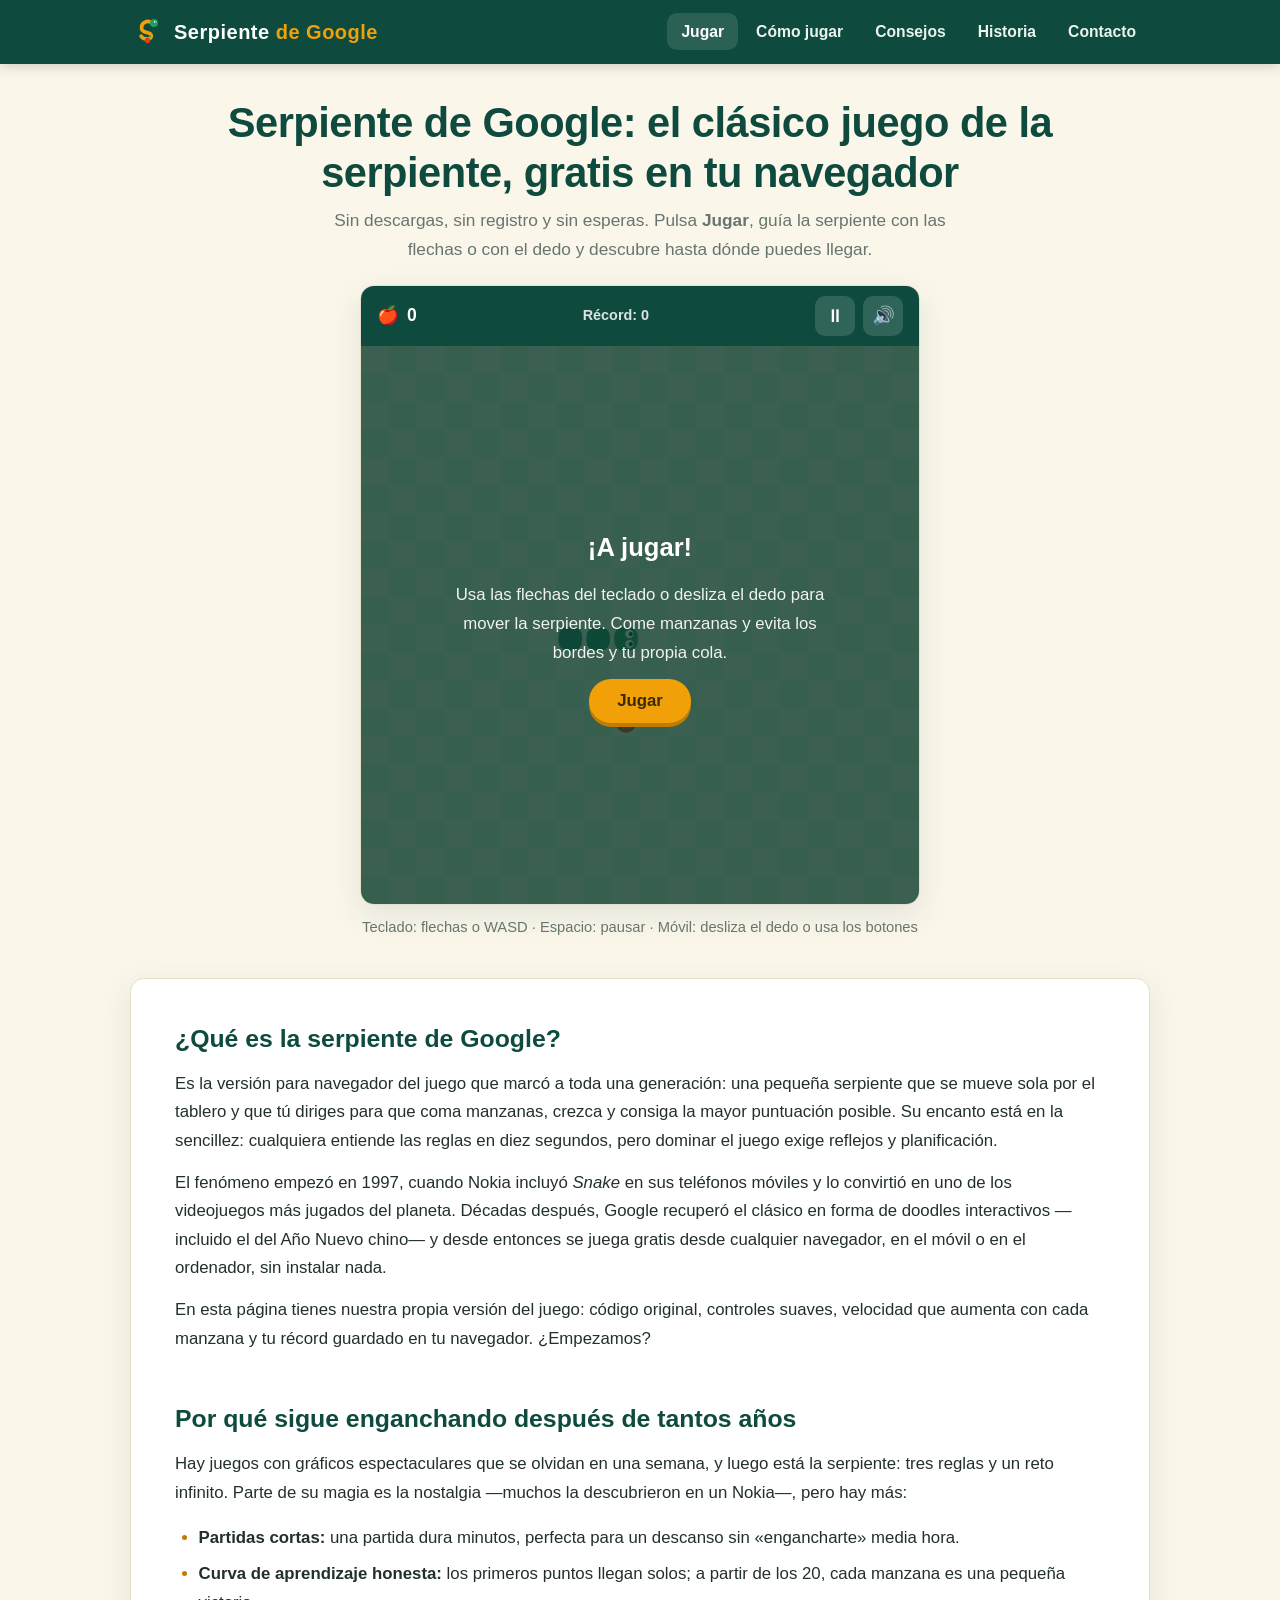
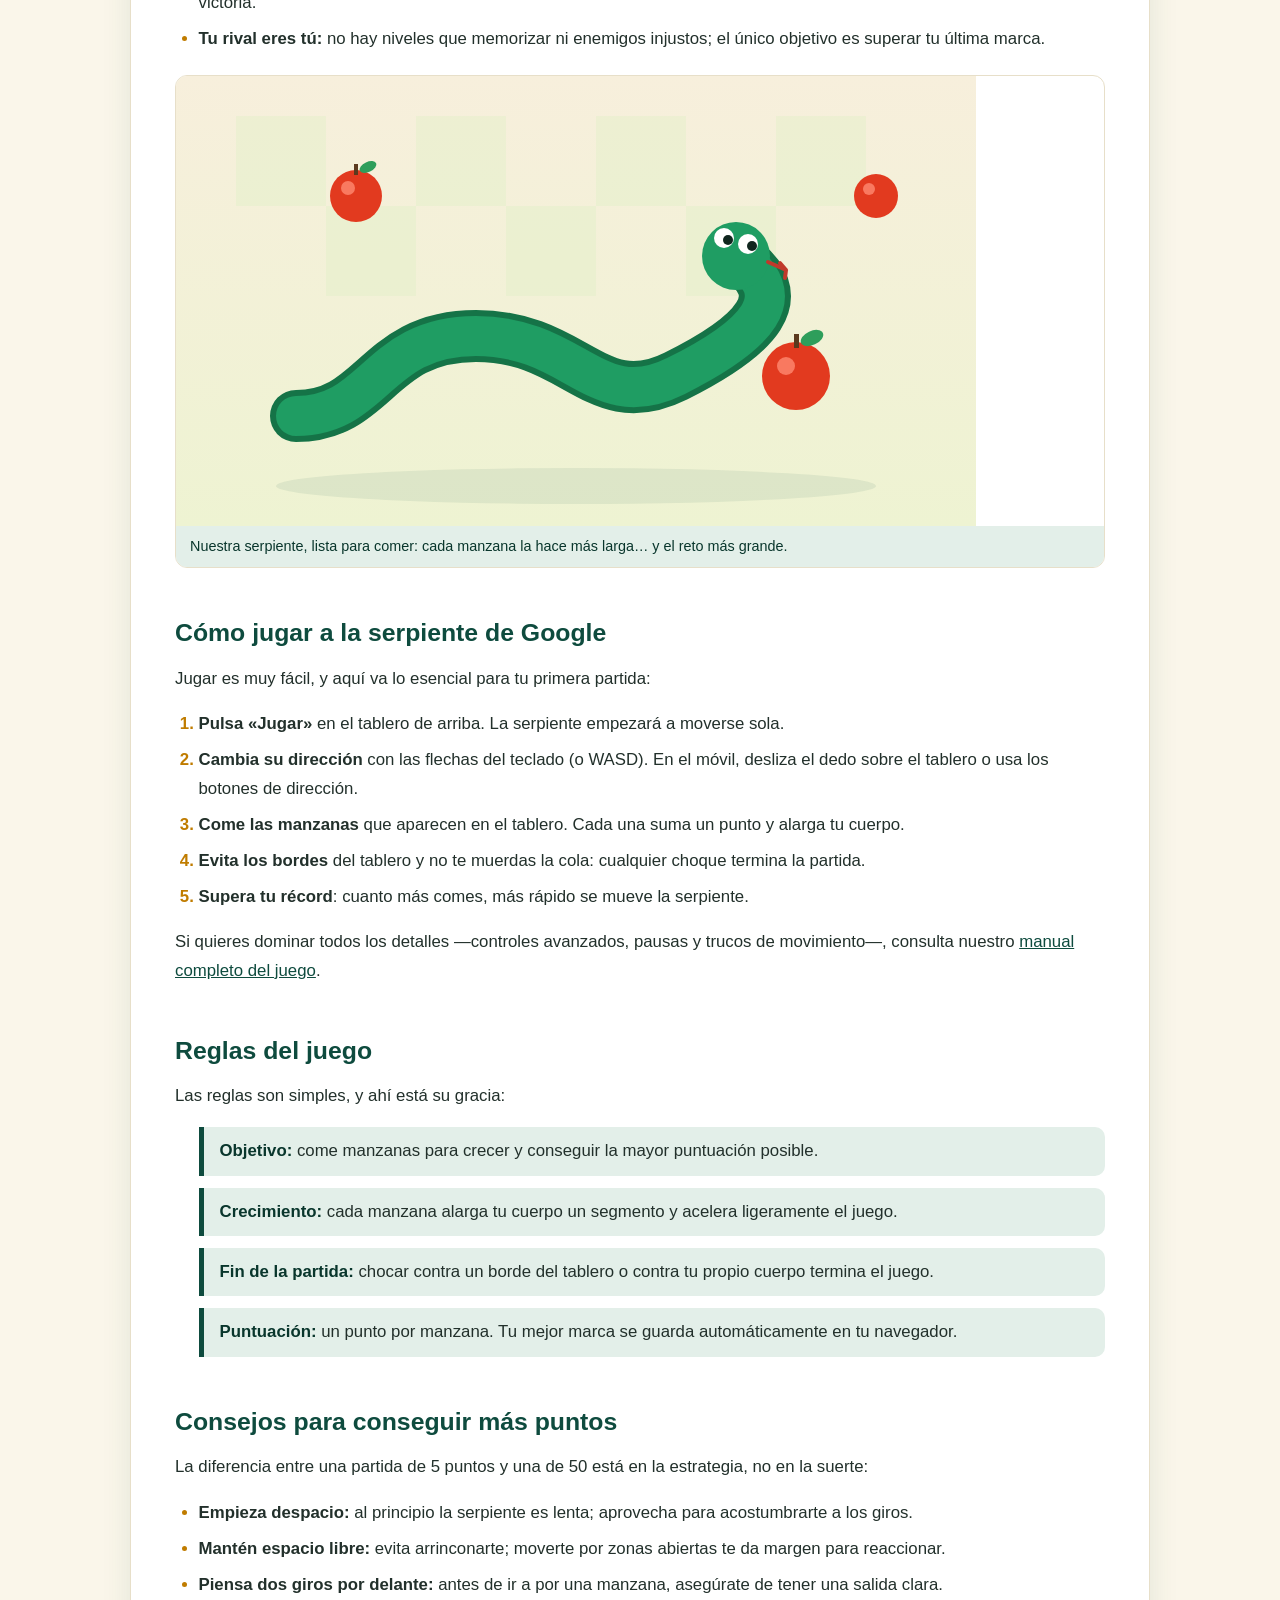
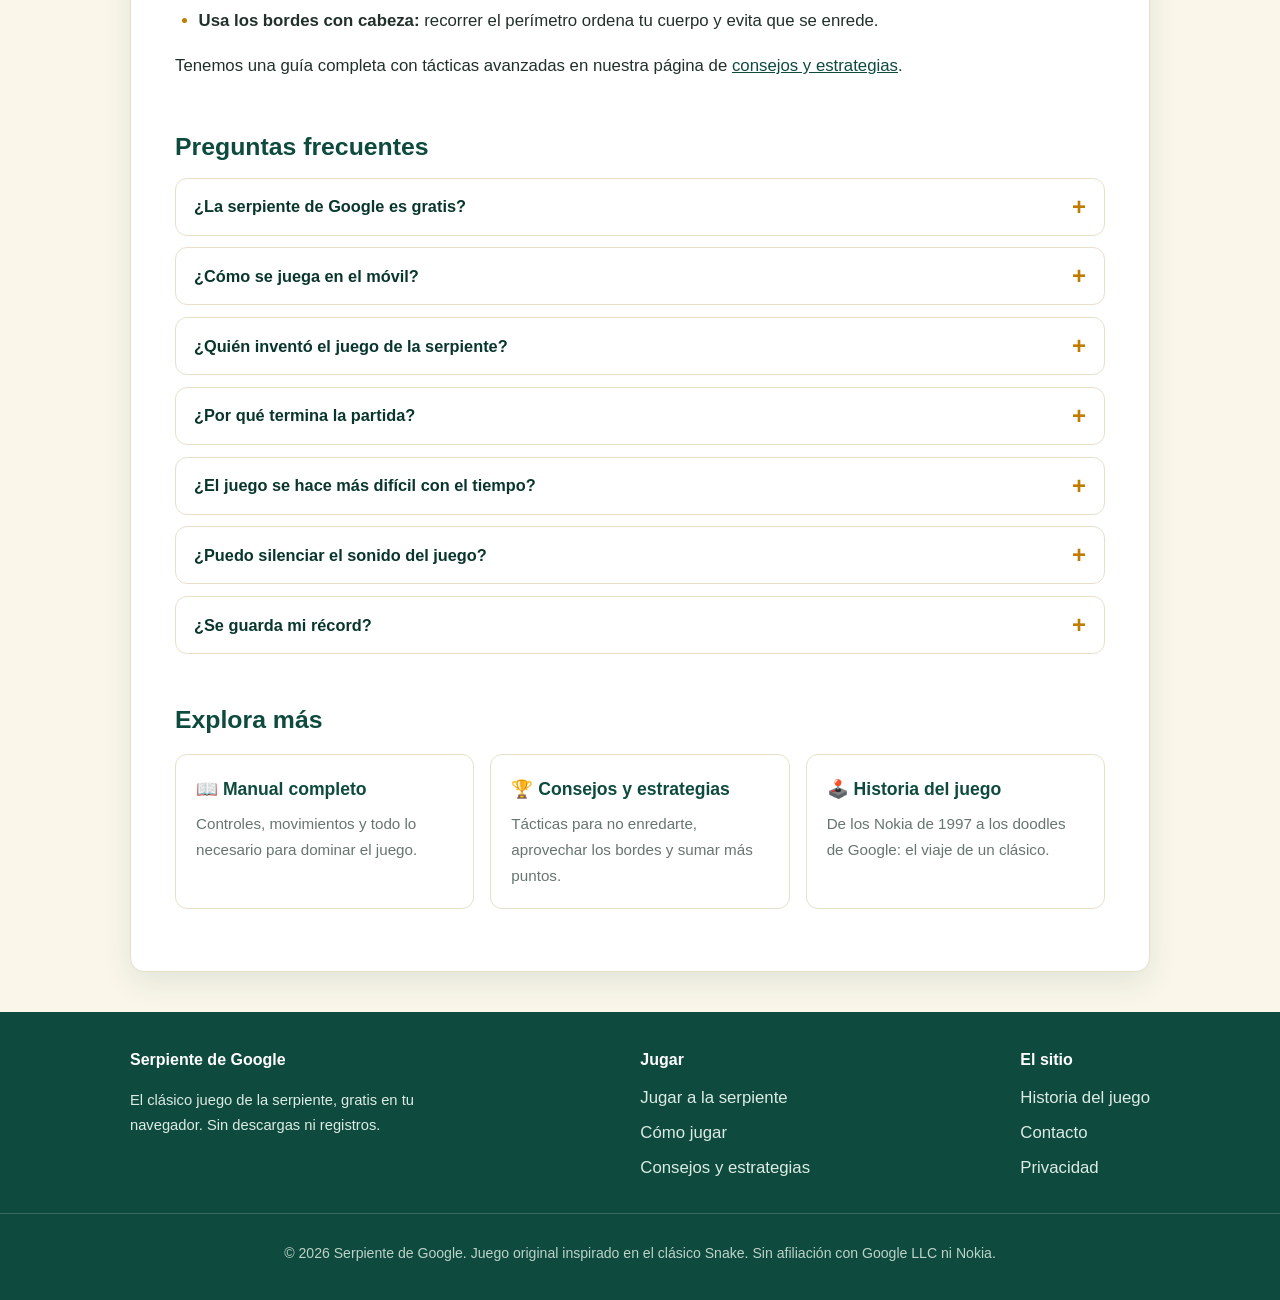
==== index.html @ 94239601 "Add files via upload" ====
<!DOCTYPE html>
<html lang="es">
<head>
  <meta charset="UTF-8">
  <meta name="viewport" content="width=device-width, initial-scale=1.0">
  <title>Serpiente de Google | Juega gratis al clásico juego de la serpiente</title>
  <meta name="description" content="Juega gratis a la serpiente de Google en tu navegador: sin descargas ni registro. Guía la serpiente, come manzanas, evita los bordes y bate tu récord en móvil o PC.">
  <meta name="robots" content="index, follow">
  <link rel="canonical" href="https://serpientedegoogle.es/">
  <link rel="icon" type="image/svg+xml" href="/assets/img/favicon.svg">
  <meta property="og:type" content="website">
  <meta property="og:locale" content="es_ES">
  <meta property="og:site_name" content="Serpiente de Google">
  <meta property="og:title" content="Serpiente de Google | Juega gratis al clásico juego de la serpiente">
  <meta property="og:description" content="El clásico juego de la serpiente, gratis en tu navegador. Come manzanas, crece y supera tu récord.">
  <meta property="og:url" content="https://serpientedegoogle.es/">
  <meta property="og:image" content="https://serpientedegoogle.es/assets/img/og-cover.png">
  <meta property="og:image:width" content="1200">
  <meta property="og:image:height" content="630">
  <meta name="twitter:card" content="summary_large_image">
  <meta name="twitter:title" content="Serpiente de Google | Juega gratis">
  <meta name="twitter:description" content="Guía la serpiente, come manzanas y bate tu récord. Gratis, sin descargas.">
  <meta name="twitter:image" content="https://serpientedegoogle.es/assets/img/og-cover.png">
  <link rel="stylesheet" href="/assets/css/style.css">
  <script type="application/ld+json">
  {
    "@context": "https://schema.org",
    "@graph": [
      {
        "@type": "WebSite",
        "@id": "https://serpientedegoogle.es/#website",
        "url": "https://serpientedegoogle.es/",
        "name": "Serpiente de Google",
        "inLanguage": "es"
      },
      {
        "@type": "Organization",
        "@id": "https://serpientedegoogle.es/#org",
        "name": "Serpiente de Google",
        "url": "https://serpientedegoogle.es/",
        "logo": "https://serpientedegoogle.es/assets/img/logo.svg"
      },
      {
        "@type": "WebPage",
        "@id": "https://serpientedegoogle.es/#webpage",
        "url": "https://serpientedegoogle.es/",
        "name": "Serpiente de Google | Juega gratis al clásico juego de la serpiente",
        "description": "Juega gratis a la serpiente de Google en tu navegador: sin descargas ni registro.",
        "inLanguage": "es",
        "isPartOf": { "@id": "https://serpientedegoogle.es/#website" },
        "about": { "@id": "https://serpientedegoogle.es/#game" }
      },
      {
        "@type": "VideoGame",
        "@id": "https://serpientedegoogle.es/#game",
        "name": "Serpiente de Google",
        "url": "https://serpientedegoogle.es/",
        "applicationCategory": "Game",
        "operatingSystem": "Navegador web",
        "inLanguage": "es",
        "genre": ["Arcade", "Clásico"],
        "playMode": "SinglePlayer",
        "description": "Guía la serpiente con las flechas o el dedo, come manzanas para crecer y evita chocar con los bordes o tu propia cola."
      },
      {
        "@type": "FAQPage",
        "@id": "https://serpientedegoogle.es/#faq",
        "mainEntity": [
          {
            "@type": "Question",
            "name": "¿La serpiente de Google es gratis?",
            "acceptedAnswer": { "@type": "Answer", "text": "Sí. La versión de la serpiente de Google de este sitio es completamente gratis: no necesitas descargar nada, crear una cuenta ni pagar. Solo abre la página y pulsa Jugar." }
          },
          {
            "@type": "Question",
            "name": "¿Cómo se juega en el móvil?",
            "acceptedAnswer": { "@type": "Answer", "text": "De dos formas: deslizando el dedo sobre el tablero en la dirección que quieras ir, o tocando los botones de dirección que aparecen debajo del juego en pantallas táctiles. La mecánica es idéntica a la del ordenador." }
          },
          {
            "@type": "Question",
            "name": "¿Quién inventó el juego de la serpiente?",
            "acceptedAnswer": { "@type": "Answer", "text": "La versión que lo hizo mundialmente famoso fue Snake en los teléfonos Nokia de 1997, programada por Taneli Armanto. El concepto viene de juegos arcade anteriores como Blockade (1976)." }
          },
          {
            "@type": "Question",
            "name": "¿Por qué termina la partida?",
            "acceptedAnswer": { "@type": "Answer", "text": "La partida termina cuando la cabeza de la serpiente choca contra el borde del tablero o contra cualquier parte de su propio cuerpo. No hay vidas ni continuaciones: cada partida es un intento nuevo de batir tu récord." }
          },
          {
            "@type": "Question",
            "name": "¿El juego se hace más difícil con el tiempo?",
            "acceptedAnswer": { "@type": "Answer", "text": "Sí. Cada manzana que comes acelera un poco a la serpiente, así que las partidas largas se vuelven progresivamente más frenéticas." }
          },
          {
            "@type": "Question",
            "name": "¿Puedo silenciar el sonido del juego?",
            "acceptedAnswer": { "@type": "Answer", "text": "Sí. En la barra superior del tablero hay un botón con un altavoz para activar o silenciar los efectos de sonido cuando quieras." }
          },
          {
            "@type": "Question",
            "name": "¿Se guarda mi récord?",
            "acceptedAnswer": { "@type": "Answer", "text": "Sí. Tu mejor puntuación se guarda automáticamente en tu propio navegador, así que la verás cada vez que vuelvas a jugar desde el mismo dispositivo." }
          }
        ]
      }
    ]
  }
  </script>
</head>
<body>

<header class="site-header">
  <div class="wrap">
    <a class="brand" href="/">
      <img src="/assets/img/logo.svg" alt="Logotipo de Serpiente de Google" width="34" height="34">
      <span>Serpiente <em>de Google</em></span>
    </a>
    <button class="nav-toggle" aria-expanded="false" aria-controls="main-nav" aria-label="Abrir menú">☰</button>
    <nav class="main-nav" id="main-nav" aria-label="Navegación principal">
      <ul>
        <li><a href="/" aria-current="page">Jugar</a></li>
        <li><a href="/como-jugar">Cómo jugar</a></li>
        <li><a href="/consejos">Consejos</a></li>
        <li><a href="/historia">Historia</a></li>
        <li><a href="/contacto">Contacto</a></li>
      </ul>
    </nav>
  </div>
</header>

<main class="wrap">

  <section class="hero">
    <h1>Serpiente de Google: el clásico juego de la serpiente, gratis en tu navegador</h1>
    <p class="lede">Sin descargas, sin registro y sin esperas. Pulsa <strong>Jugar</strong>, guía la serpiente con las flechas o con el dedo y descubre hasta dónde puedes llegar.</p>

    <div class="game-shell" id="juego">
      <div class="game-bar">
        <div class="score"><span aria-hidden="true">🍎</span><span><span id="game-score">0</span></span></div>
        <div class="best">Récord: <span id="game-best">0</span></div>
        <div class="controls">
          <button class="icon-btn" id="game-pause" aria-label="Pausar o continuar el juego">⏸</button>
          <button class="icon-btn" id="game-sound" aria-label="Silenciar sonido">🔊</button>
        </div>
      </div>
      <div class="game-board-wrap">
        <canvas id="game-canvas" tabindex="0" role="img" aria-label="Tablero del juego de la serpiente. Usa las flechas del teclado para moverte."></canvas>
        <div class="game-overlay" id="game-overlay" hidden>
          <h2 id="game-overlay-title">¡A jugar!</h2>
          <p id="game-overlay-text"></p>
          <button class="btn" id="game-overlay-btn">Jugar</button>
        </div>
      </div>
      <div class="dpad" aria-label="Controles táctiles">
        <button class="up" data-dx="0" data-dy="-1" aria-label="Arriba">▲</button>
        <button class="left" data-dx="-1" data-dy="0" aria-label="Izquierda">◀</button>
        <button class="down" data-dx="0" data-dy="1" aria-label="Abajo">▼</button>
        <button class="right" data-dx="1" data-dy="0" aria-label="Derecha">▶</button>
      </div>
    </div>
    <p class="game-hint">Teclado: flechas o WASD · Espacio: pausar · Móvil: desliza el dedo o usa los botones</p>
  </section>

  <article class="content-card">
    <h2>¿Qué es la serpiente de Google?</h2>
    <p>Es la versión para navegador del juego que marcó a toda una generación: una pequeña serpiente que se mueve sola por el tablero y que tú diriges para que coma manzanas, crezca y consiga la mayor puntuación posible. Su encanto está en la sencillez: cualquiera entiende las reglas en diez segundos, pero dominar el juego exige reflejos y planificación.</p>
    <p>El fenómeno empezó en 1997, cuando Nokia incluyó <em>Snake</em> en sus teléfonos móviles y lo convirtió en uno de los videojuegos más jugados del planeta. Décadas después, Google recuperó el clásico en forma de doodles interactivos —incluido el del Año Nuevo chino— y desde entonces se juega gratis desde cualquier navegador, en el móvil o en el ordenador, sin instalar nada.</p>
    <p>En esta página tienes nuestra propia versión del juego: código original, controles suaves, velocidad que aumenta con cada manzana y tu récord guardado en tu navegador. ¿Empezamos?</p>

    <h2>Por qué sigue enganchando después de tantos años</h2>
    <p>Hay juegos con gráficos espectaculares que se olvidan en una semana, y luego está la serpiente: tres reglas y un reto infinito. Parte de su magia es la nostalgia —muchos la descubrieron en un Nokia—, pero hay más:</p>
    <ul>
      <li><strong>Partidas cortas:</strong> una partida dura minutos, perfecta para un descanso sin «engancharte» media hora.</li>
      <li><strong>Curva de aprendizaje honesta:</strong> los primeros puntos llegan solos; a partir de los 20, cada manzana es una pequeña victoria.</li>
      <li><strong>Tu rival eres tú:</strong> no hay niveles que memorizar ni enemigos injustos; el único objetivo es superar tu última marca.</li>
    </ul>

    <figure class="figure">
      <img src="/assets/img/snake-hero.svg" alt="Ilustración de una serpiente verde comiendo manzanas rojas" width="800" height="450" loading="lazy">
      <figcaption>Nuestra serpiente, lista para comer: cada manzana la hace más larga… y el reto más grande.</figcaption>
    </figure>

    <h2>Cómo jugar a la serpiente de Google</h2>
    <p>Jugar es muy fácil, y aquí va lo esencial para tu primera partida:</p>
    <ol>
      <li><strong>Pulsa «Jugar»</strong> en el tablero de arriba. La serpiente empezará a moverse sola.</li>
      <li><strong>Cambia su dirección</strong> con las flechas del teclado (o WASD). En el móvil, desliza el dedo sobre el tablero o usa los botones de dirección.</li>
      <li><strong>Come las manzanas</strong> que aparecen en el tablero. Cada una suma un punto y alarga tu cuerpo.</li>
      <li><strong>Evita los bordes</strong> del tablero y no te muerdas la cola: cualquier choque termina la partida.</li>
      <li><strong>Supera tu récord</strong>: cuanto más comes, más rápido se mueve la serpiente.</li>
    </ol>
    <p>Si quieres dominar todos los detalles —controles avanzados, pausas y trucos de movimiento—, consulta nuestro <a href="/como-jugar">manual completo del juego</a>.</p>

    <h2>Reglas del juego</h2>
    <p>Las reglas son simples, y ahí está su gracia:</p>
    <ul class="rule-list">
      <li><strong>Objetivo:</strong> come manzanas para crecer y conseguir la mayor puntuación posible.</li>
      <li><strong>Crecimiento:</strong> cada manzana alarga tu cuerpo un segmento y acelera ligeramente el juego.</li>
      <li><strong>Fin de la partida:</strong> chocar contra un borde del tablero o contra tu propio cuerpo termina el juego.</li>
      <li><strong>Puntuación:</strong> un punto por manzana. Tu mejor marca se guarda automáticamente en tu navegador.</li>
    </ul>

    <h2>Consejos para conseguir más puntos</h2>
    <p>La diferencia entre una partida de 5 puntos y una de 50 está en la estrategia, no en la suerte:</p>
    <ul>
      <li><strong>Empieza despacio:</strong> al principio la serpiente es lenta; aprovecha para acostumbrarte a los giros.</li>
      <li><strong>Mantén espacio libre:</strong> evita arrinconarte; moverte por zonas abiertas te da margen para reaccionar.</li>
      <li><strong>Piensa dos giros por delante:</strong> antes de ir a por una manzana, asegúrate de tener una salida clara.</li>
      <li><strong>Usa los bordes con cabeza:</strong> recorrer el perímetro ordena tu cuerpo y evita que se enrede.</li>
    </ul>
    <p>Tenemos una guía completa con tácticas avanzadas en nuestra página de <a href="/consejos">consejos y estrategias</a>.</p>

    <h2>Preguntas frecuentes</h2>

    <div class="faq-item">
      <button class="faq-q">¿La serpiente de Google es gratis?</button>
      <div class="faq-a"><p>Sí, totalmente gratis. No necesitas descargar nada, crear una cuenta ni pagar. Abres la página, pulsas «Jugar» y listo.</p></div>
    </div>
    <div class="faq-item">
      <button class="faq-q">¿Cómo se juega en el móvil?</button>
      <div class="faq-a"><p>De dos formas: deslizando el dedo sobre el tablero en la dirección que quieras ir, o tocando los botones de dirección que aparecen debajo del juego en pantallas táctiles. La mecánica es idéntica a la del ordenador.</p></div>
    </div>
    <div class="faq-item">
      <button class="faq-q">¿Quién inventó el juego de la serpiente?</button>
      <div class="faq-a"><p>La versión que lo hizo mundialmente famoso fue <em>Snake</em> en los Nokia de 1997, programada por Taneli Armanto. La idea viene de arcades anteriores como <em>Blockade</em> (1976). Puedes leer la historia completa en nuestra página sobre la <a href="/historia">historia del juego de la serpiente</a>.</p></div>
    </div>
    <div class="faq-item">
      <button class="faq-q">¿Por qué termina la partida?</button>
      <div class="faq-a"><p>La partida termina cuando la cabeza de la serpiente choca contra el borde del tablero o contra cualquier parte de su propio cuerpo. No hay vidas ni continuaciones: cada partida es un intento nuevo de batir tu récord.</p></div>
    </div>
    <div class="faq-item">
      <button class="faq-q">¿El juego se hace más difícil con el tiempo?</button>
      <div class="faq-a"><p>Sí. Cada manzana que comes acelera un poco a la serpiente, así que las partidas largas se vuelven progresivamente más frenéticas. Por eso conviene mantener siempre una zona de escape libre delante de la cabeza y no apurar los giros cuando la velocidad aprieta.</p></div>
    </div>
    <div class="faq-item">
      <button class="faq-q">¿Puedo silenciar el sonido del juego?</button>
      <div class="faq-a"><p>Sí. En la barra superior del tablero hay un botón con un altavoz: tócalo para activar o silenciar los efectos de sonido cuando quieras, sin necesidad de pausar la partida.</p></div>
    </div>
    <div class="faq-item">
      <button class="faq-q">¿Se guarda mi récord?</button>
      <div class="faq-a"><p>Sí. Tu mejor puntuación se guarda automáticamente en tu propio navegador (no se envía a ningún servidor), así que la verás cada vez que vuelvas a jugar desde el mismo dispositivo. Consulta nuestra <a href="/privacidad">política de privacidad</a> para más detalles.</p></div>
    </div>

    <h2>Explora más</h2>
    <div class="card-grid">
      <a class="card" href="/como-jugar">
        <h3>📖 Manual completo</h3>
        <p>Controles, movimientos y todo lo necesario para dominar el juego.</p>
      </a>
      <a class="card" href="/consejos">
        <h3>🏆 Consejos y estrategias</h3>
        <p>Tácticas para no enredarte, aprovechar los bordes y sumar más puntos.</p>
      </a>
      <a class="card" href="/historia">
        <h3>🕹️ Historia del juego</h3>
        <p>De los Nokia de 1997 a los doodles de Google: el viaje de un clásico.</p>
      </a>
    </div>
  </article>

</main>

<footer class="site-footer">
  <div class="wrap">
    <div class="footer-brand">
      <h3>Serpiente de Google</h3>
      <p>El clásico juego de la serpiente, gratis en tu navegador. Sin descargas ni registros.</p>
    </div>
    <div>
      <h3>Jugar</h3>
      <ul>
        <li><a href="/">Jugar a la serpiente</a></li>
        <li><a href="/como-jugar">Cómo jugar</a></li>
        <li><a href="/consejos">Consejos y estrategias</a></li>
      </ul>
    </div>
    <div>
      <h3>El sitio</h3>
      <ul>
        <li><a href="/historia">Historia del juego</a></li>
        <li><a href="/contacto">Contacto</a></li>
        <li><a href="/privacidad">Privacidad</a></li>
      </ul>
    </div>
  </div>
  <div class="footer-bottom">
    <p>© <span data-year>2026</span> Serpiente de Google. Juego original inspirado en el clásico Snake. Sin afiliación con Google LLC ni Nokia.</p>
  </div>
</footer>

<script src="/assets/js/main.js" defer></script>
<script src="/assets/js/game.js" defer></script>
</body>
</html>
---- assets/css/style.css ----
/* Serpiente de Google — design system (original)
   Color scheme: deep forest teal + warm amber on cream.
   Pure CSS, no frameworks. */

:root {
  --bg: #faf6ea;
  --card: #ffffff;
  --ink: #22302b;
  --muted: #67756f;
  --line: #e7dfc9;
  --primary: #0e4b3e;
  --primary-dark: #09362c;
  --primary-soft: #e3efe9;
  --accent: #f2a007;
  --accent-dark: #c07c00;
  --accent-soft: #fdf0d3;
  --snake: #1f9d63;
  --snake-dark: #157347;
  --board-a: #edf7dc;
  --board-b: #ddf0c4;
  --danger: #c0392b;
  --radius: 14px;
  --shadow: 0 10px 30px rgba(14, 75, 62, .10);
  --font: -apple-system, BlinkMacSystemFont, "Segoe UI", Roboto, "Helvetica Neue",
          Arial, "Noto Sans", "Liberation Sans", sans-serif;
}

* { box-sizing: border-box; }
html { scroll-behavior: smooth; }
body {
  margin: 0;
  font-family: var(--font);
  color: var(--ink);
  background: var(--bg);
  line-height: 1.7;
  font-size: 1.05rem;
  -webkit-font-smoothing: antialiased;
}
img { max-width: 100%; height: auto; display: block; }
a { color: var(--primary); }
a:hover { color: var(--accent-dark); }

.wrap { max-width: 1060px; margin: 0 auto; padding: 0 20px; }

/* ---------- Header ---------- */
.site-header {
  background: var(--primary);
  color: #fff;
  position: sticky;
  top: 0;
  z-index: 50;
  box-shadow: 0 2px 12px rgba(0,0,0,.18);
}
.site-header .wrap {
  display: flex;
  align-items: center;
  justify-content: space-between;
  gap: 12px;
  min-height: 64px;
}
.brand {
  display: flex;
  align-items: center;
  gap: 10px;
  color: #fff;
  text-decoration: none;
  font-weight: 800;
  font-size: 1.25rem;
  letter-spacing: .5px;
}
.brand img { width: 34px; height: 34px; }
.brand span em { font-style: normal; color: var(--accent); }

.main-nav ul {
  list-style: none;
  display: flex;
  gap: 4px;
  margin: 0;
  padding: 0;
}
.main-nav a {
  color: #eaf3ee;
  text-decoration: none;
  padding: 10px 14px;
  border-radius: 10px;
  font-weight: 600;
  font-size: .98rem;
}
.main-nav a:hover, .main-nav a[aria-current="page"] {
  background: rgba(255,255,255,.12);
  color: #fff;
}
.nav-toggle {
  display: none;
  background: transparent;
  border: 2px solid rgba(255,255,255,.4);
  border-radius: 10px;
  color: #fff;
  font-size: 1.3rem;
  padding: 6px 12px;
  cursor: pointer;
}

/* ---------- Hero / game ---------- */
.hero {
  text-align: center;
  padding: 34px 0 10px;
}
.hero h1 {
  color: var(--primary);
  font-size: clamp(1.7rem, 4vw, 2.6rem);
  line-height: 1.2;
  margin: 0 0 8px;
  letter-spacing: -.5px;
}
.hero .lede {
  color: var(--muted);
  max-width: 640px;
  margin: 0 auto 20px;
  font-size: 1.08rem;
}

.game-shell {
  max-width: 560px;
  margin: 0 auto;
  background: var(--card);
  border: 1px solid var(--line);
  border-radius: var(--radius);
  box-shadow: var(--shadow);
  overflow: hidden;
}
.game-bar {
  display: flex;
  align-items: center;
  justify-content: space-between;
  gap: 10px;
  background: var(--primary);
  color: #fff;
  padding: 10px 16px;
  font-weight: 700;
}
.game-bar .score { display: flex; align-items: center; gap: 8px; font-size: 1.1rem; }
.game-bar .best { font-size: .9rem; opacity: .85; font-weight: 600; }
.game-bar .controls { display: flex; gap: 8px; }
.icon-btn {
  background: rgba(255,255,255,.14);
  border: none;
  color: #fff;
  border-radius: 10px;
  width: 40px; height: 40px;
  font-size: 1.15rem;
  cursor: pointer;
  display: inline-flex; align-items: center; justify-content: center;
}
.icon-btn:hover { background: rgba(255,255,255,.28); }
.icon-btn:focus-visible { outline: 3px solid var(--accent); outline-offset: 2px; }

.game-board-wrap { position: relative; background: var(--board-a); }
#game-canvas {
  width: 100%;
  aspect-ratio: 1 / 1;
  display: block;
  touch-action: none;
  cursor: pointer;
}
.game-overlay {
  position: absolute;
  inset: 0;
  display: flex;
  flex-direction: column;
  align-items: center;
  justify-content: center;
  gap: 12px;
  background: rgba(9, 54, 44, .78);
  color: #fff;
  text-align: center;
  padding: 24px;
  border-radius: 0;
}
.game-overlay[hidden] { display: none; }
.game-overlay h2 { margin: 0; font-size: 1.6rem; }
.game-overlay p { margin: 0; opacity: .92; max-width: 380px; }
.btn {
  display: inline-block;
  background: var(--accent);
  color: #3a2a00;
  border: none;
  font-weight: 800;
  font-size: 1.05rem;
  padding: 12px 28px;
  border-radius: 999px;
  cursor: pointer;
  text-decoration: none;
  box-shadow: 0 4px 0 var(--accent-dark);
  transition: transform .08s ease, box-shadow .08s ease;
}
.btn:hover { transform: translateY(-1px); color: #3a2a00; }
.btn:active { transform: translateY(2px); box-shadow: 0 1px 0 var(--accent-dark); }
.btn:focus-visible { outline: 3px solid var(--primary); outline-offset: 3px; }
.btn-secondary {
  background: var(--primary);
  color: #fff;
  box-shadow: 0 4px 0 var(--primary-dark);
}
.btn-secondary:hover { color: #fff; }

.dpad {
  display: none;
  grid-template-columns: repeat(3, 56px);
  grid-template-rows: repeat(3, 56px);
  gap: 6px;
  justify-content: center;
  padding: 14px 0 18px;
  background: var(--card);
}
.dpad button {
  border: 2px solid var(--line);
  background: var(--primary-soft);
  border-radius: 12px;
  font-size: 1.4rem;
  cursor: pointer;
  color: var(--primary);
  touch-action: manipulation;
}
.dpad button:active { background: var(--accent-soft); }
.dpad .up { grid-column: 2; grid-row: 1; }
.dpad .left { grid-column: 1; grid-row: 2; }
.dpad .down { grid-column: 2; grid-row: 2; }
.dpad .right { grid-column: 3; grid-row: 2; }
@media (pointer: coarse) { .dpad { display: grid; } }

.game-hint {
  text-align: center;
  color: var(--muted);
  font-size: .92rem;
  margin: 10px 0 0;
}

/* ---------- Content card ---------- */
.content-card {
  background: var(--card);
  border: 1px solid var(--line);
  border-radius: var(--radius);
  box-shadow: var(--shadow);
  padding: clamp(22px, 4vw, 44px);
  margin: 28px 0;
}
.content-card h2 {
  color: var(--primary);
  font-size: 1.55rem;
  margin: 2em 0 .6em;
  line-height: 1.3;
}
.content-card h2:first-child { margin-top: 0; }
.content-card h3 { color: var(--primary-dark); font-size: 1.2rem; margin: 1.4em 0 .4em; }
.content-card p { margin: .8em 0; }
.content-card ul, .content-card ol { padding-left: 1.4em; }
.content-card li { margin: .45em 0; }
.content-card li::marker { color: var(--accent-dark); font-weight: 700; }
.rule-list { list-style: none; padding-left: 0; }
.rule-list li {
  background: var(--primary-soft);
  border-left: 5px solid var(--primary);
  border-radius: 0 10px 10px 0;
  padding: 10px 16px;
  margin: .7em 0;
}
.rule-list li strong { color: var(--primary-dark); }

.figure {
  margin: 22px 0;
  border-radius: 12px;
  overflow: hidden;
  border: 1px solid var(--line);
}
.figure figcaption {
  background: var(--primary-soft);
  color: var(--primary-dark);
  font-size: .9rem;
  padding: 8px 14px;
}

/* ---------- FAQ accordion ---------- */
.faq-item {
  border: 1px solid var(--line);
  border-radius: 12px;
  margin: .7em 0;
  overflow: hidden;
  background: #fff;
}
.faq-q {
  width: 100%;
  text-align: left;
  background: none;
  border: none;
  padding: 14px 18px;
  font-size: 1.02rem;
  font-weight: 700;
  color: var(--primary-dark);
  cursor: pointer;
  display: flex;
  justify-content: space-between;
  align-items: center;
  gap: 12px;
}
.faq-q::after {
  content: "+";
  font-size: 1.5rem;
  color: var(--accent-dark);
  flex-shrink: 0;
  transition: transform .2s ease;
}
.faq-item.open .faq-q::after { transform: rotate(45deg); }
.faq-a { padding: 0 18px; max-height: 0; overflow: hidden; transition: max-height .25s ease; }
.faq-item.open .faq-a { padding-bottom: 16px; }
.faq-a p { margin: .4em 0; }

/* ---------- Cards / related ---------- */
.card-grid {
  display: grid;
  grid-template-columns: repeat(auto-fit, minmax(240px, 1fr));
  gap: 16px;
  margin: 18px 0;
}
.card {
  border: 1px solid var(--line);
  border-radius: 12px;
  padding: 20px;
  background: #fff;
  text-decoration: none;
  color: var(--ink);
  transition: transform .15s ease, box-shadow .15s ease;
  display: block;
}
.card:hover { transform: translateY(-3px); box-shadow: var(--shadow); color: var(--ink); }
.card h3 { margin: 0 0 6px; color: var(--primary); font-size: 1.1rem; }
.card p { margin: 0; color: var(--muted); font-size: .95rem; }

/* ---------- Breadcrumbs ---------- */
.breadcrumbs { font-size: .9rem; color: var(--muted); margin: 18px 0 0; }
.breadcrumbs a { color: var(--primary); text-decoration: none; }
.breadcrumbs a:hover { text-decoration: underline; }

/* ---------- Forms ---------- */
.form-group { margin: 1em 0; }
.form-group label { display: block; font-weight: 700; margin-bottom: 6px; color: var(--primary-dark); }
.form-group input, .form-group textarea {
  width: 100%;
  padding: 12px 14px;
  border: 2px solid var(--line);
  border-radius: 10px;
  font: inherit;
  background: #fffdf6;
}
.form-group input:focus, .form-group textarea:focus {
  outline: none;
  border-color: var(--primary);
  box-shadow: 0 0 0 3px rgba(14,75,62,.15);
}
.form-note { font-size: .9rem; color: var(--muted); }

/* ---------- Footer ---------- */
.site-footer {
  background: var(--primary);
  color: #dcebe4;
  margin-top: 40px;
}
.site-footer .wrap {
  display: flex;
  flex-wrap: wrap;
  gap: 28px;
  justify-content: space-between;
  padding-top: 34px;
  padding-bottom: 24px;
}
.site-footer h3 { color: #fff; font-size: 1rem; margin: 0 0 10px; }
.site-footer ul { list-style: none; margin: 0; padding: 0; }
.site-footer li { margin: .4em 0; }
.site-footer a { color: #dcebe4; text-decoration: none; }
.site-footer a:hover { color: var(--accent); text-decoration: underline; }
.footer-bottom {
  border-top: 1px solid rgba(255,255,255,.18);
  padding: 14px 0 20px;
  font-size: .88rem;
  color: #bcd2c8;
  text-align: center;
}
.footer-brand { max-width: 300px; }
.footer-brand p { font-size: .92rem; }

/* ---------- 404 ---------- */
.notfound { text-align: center; padding: 60px 20px; }
.notfound .big { font-size: 5rem; font-weight: 900; color: var(--primary); line-height: 1; }

/* ---------- Responsive ---------- */
@media (max-width: 760px) {
  .nav-toggle { display: inline-block; }
  .main-nav {
    position: absolute;
    top: 64px; left: 0; right: 0;
    background: var(--primary-dark);
    display: none;
  }
  .main-nav.open { display: block; }
  .main-nav ul { flex-direction: column; padding: 10px; }
  .main-nav a { display: block; }
  .site-header .wrap { position: relative; }
  body { font-size: 1rem; }
}

@media (prefers-reduced-motion: reduce) {
  html { scroll-behavior: auto; }
  * { transition: none !important; animation: none !important; }
}
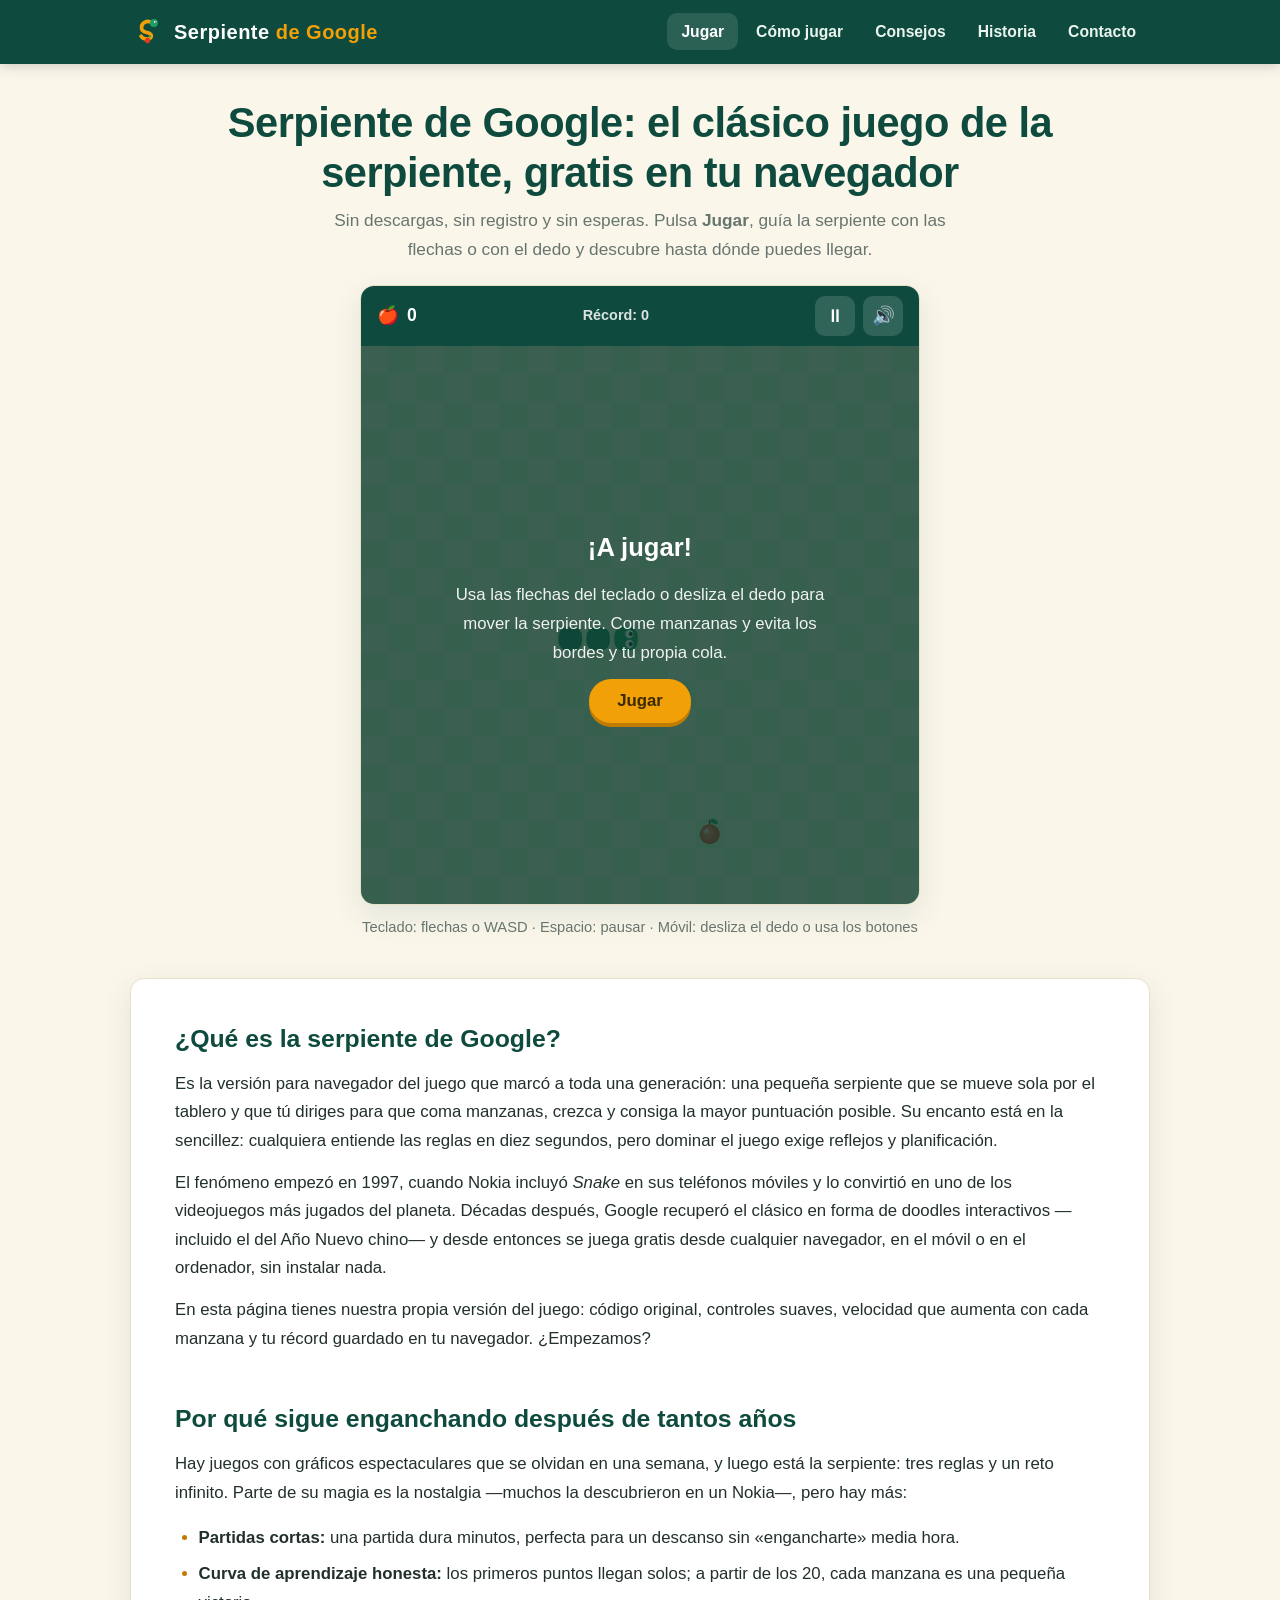
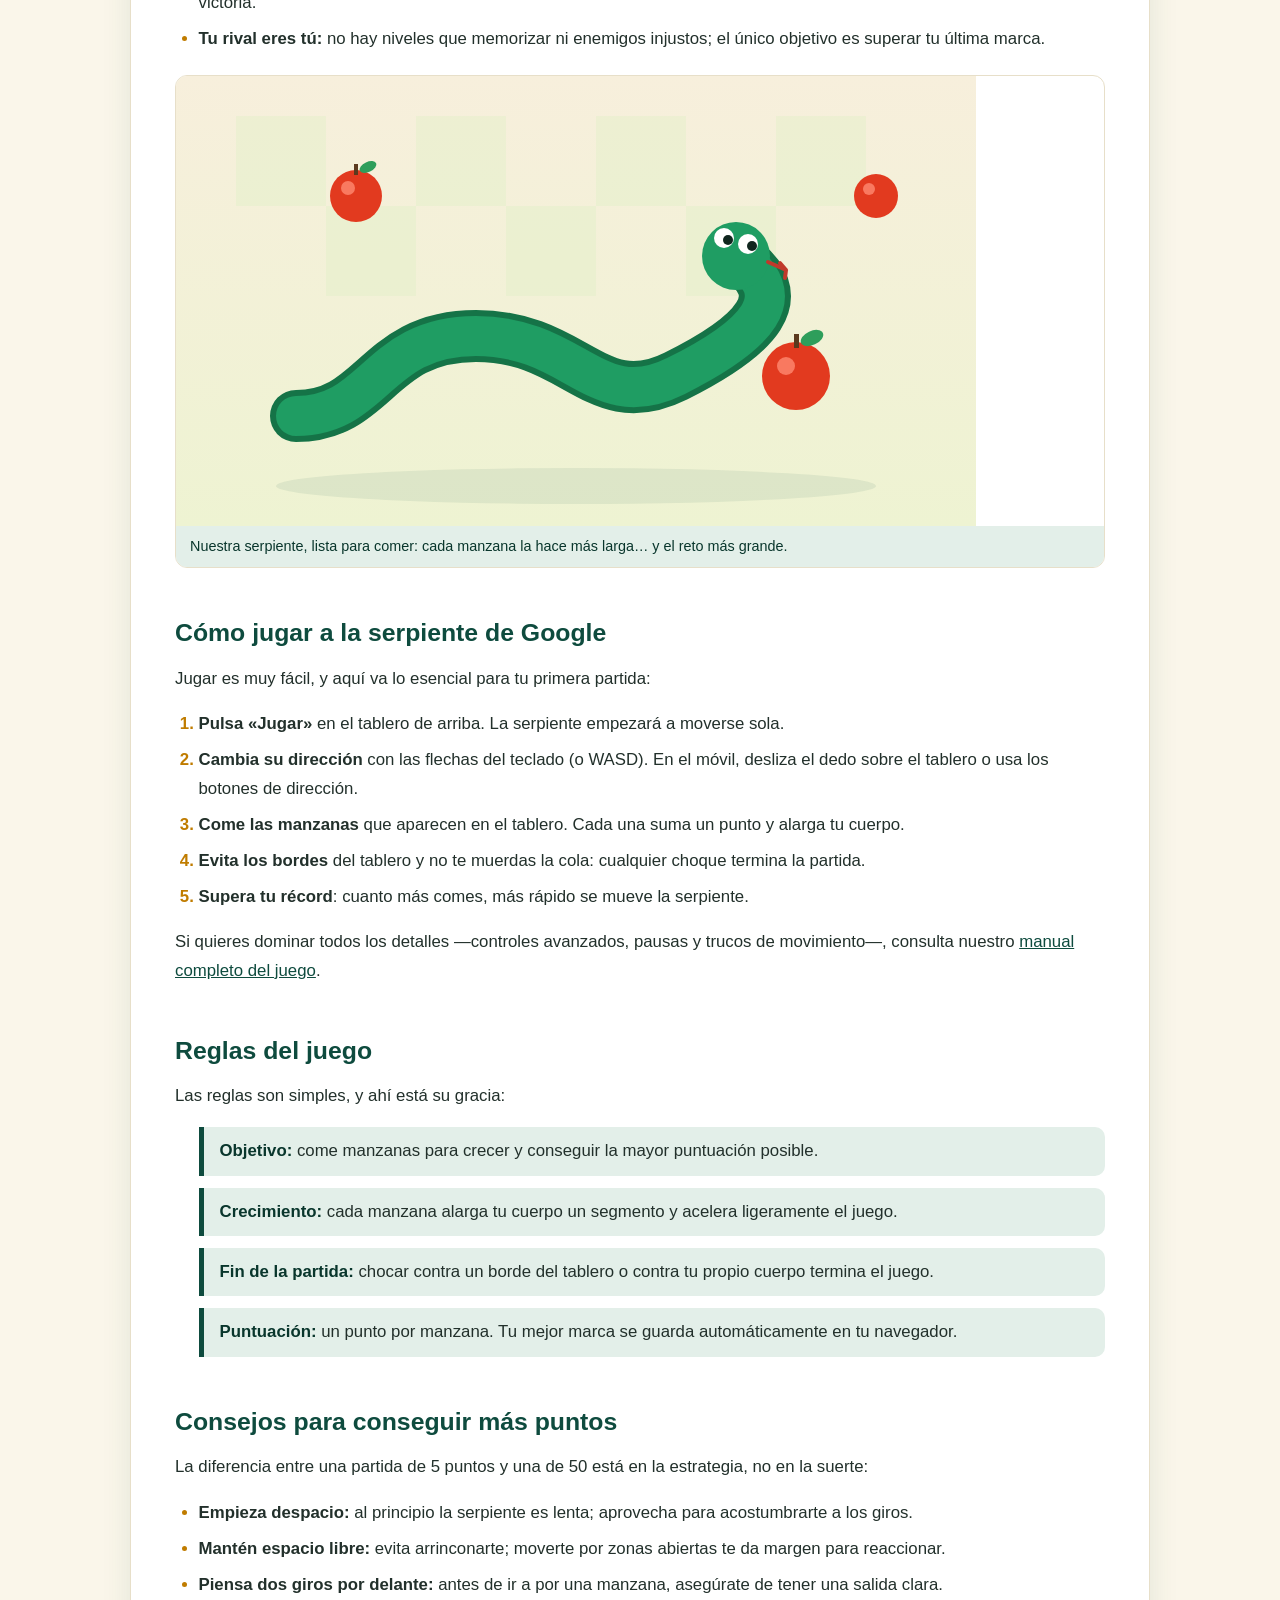
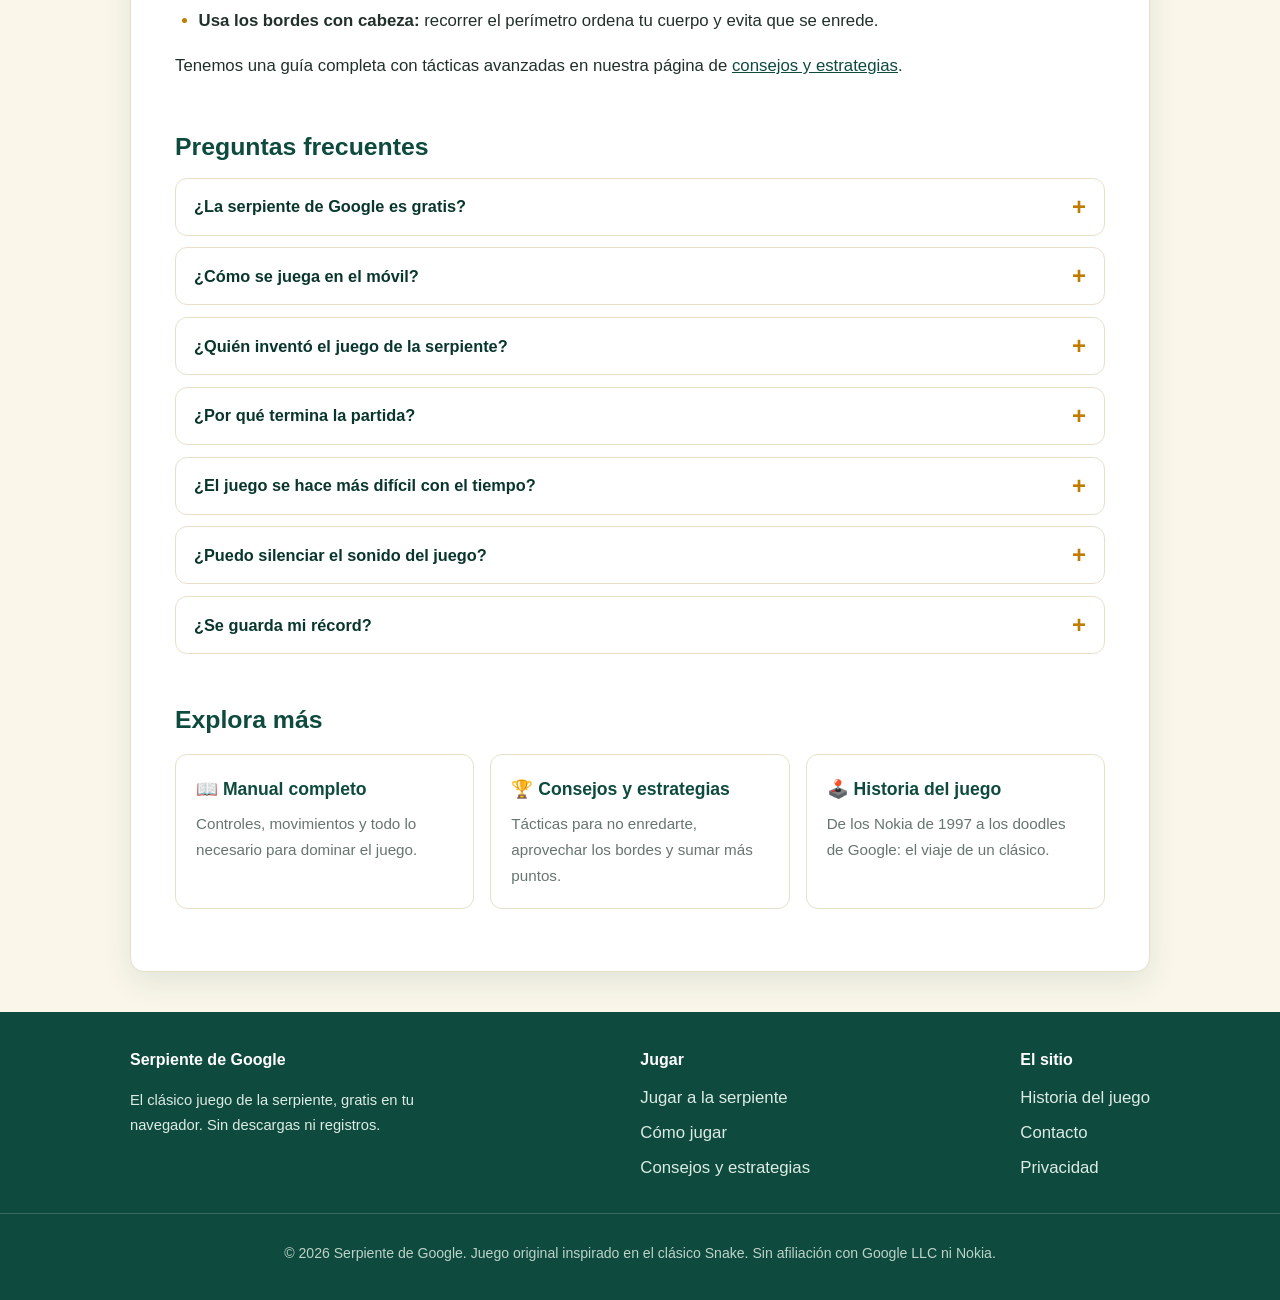
==== commit fa420200: "Update index.html" ====
--- a/index.html
+++ b/index.html
@@ -6,6 +6,7 @@
   <title>Serpiente de Google | Juega gratis al clásico juego de la serpiente</title>
   <meta name="description" content="Juega gratis a la serpiente de Google en tu navegador: sin descargas ni registro. Guía la serpiente, come manzanas, evita los bordes y bate tu récord en móvil o PC.">
   <meta name="robots" content="index, follow">
+  <meta name="google-site-verification" content="F0d_7lRP10eHQ_Gj4hgsdQp5YDmYtG55Tp5Wyn93kp4" />
   <link rel="canonical" href="https://serpientedegoogle.es/">
   <link rel="icon" type="image/svg+xml" href="/assets/img/favicon.svg">
   <meta property="og:type" content="website">
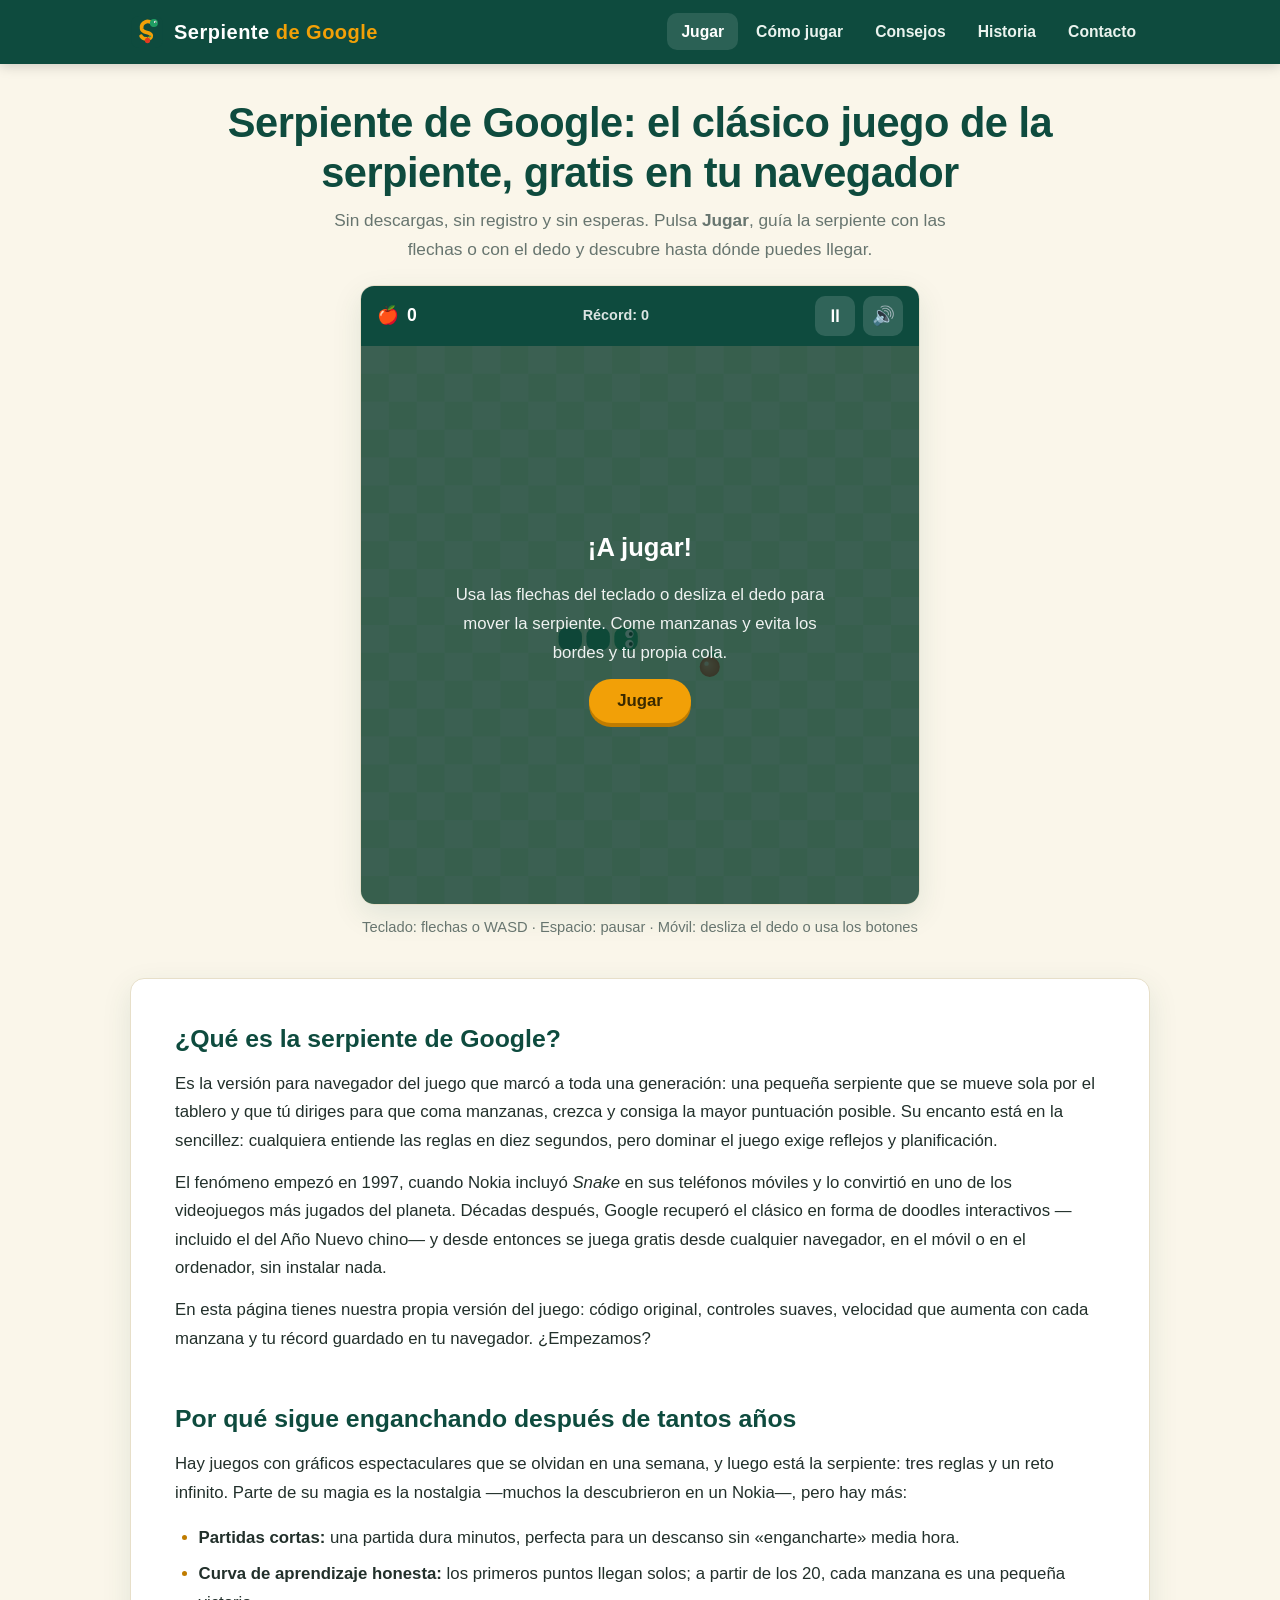
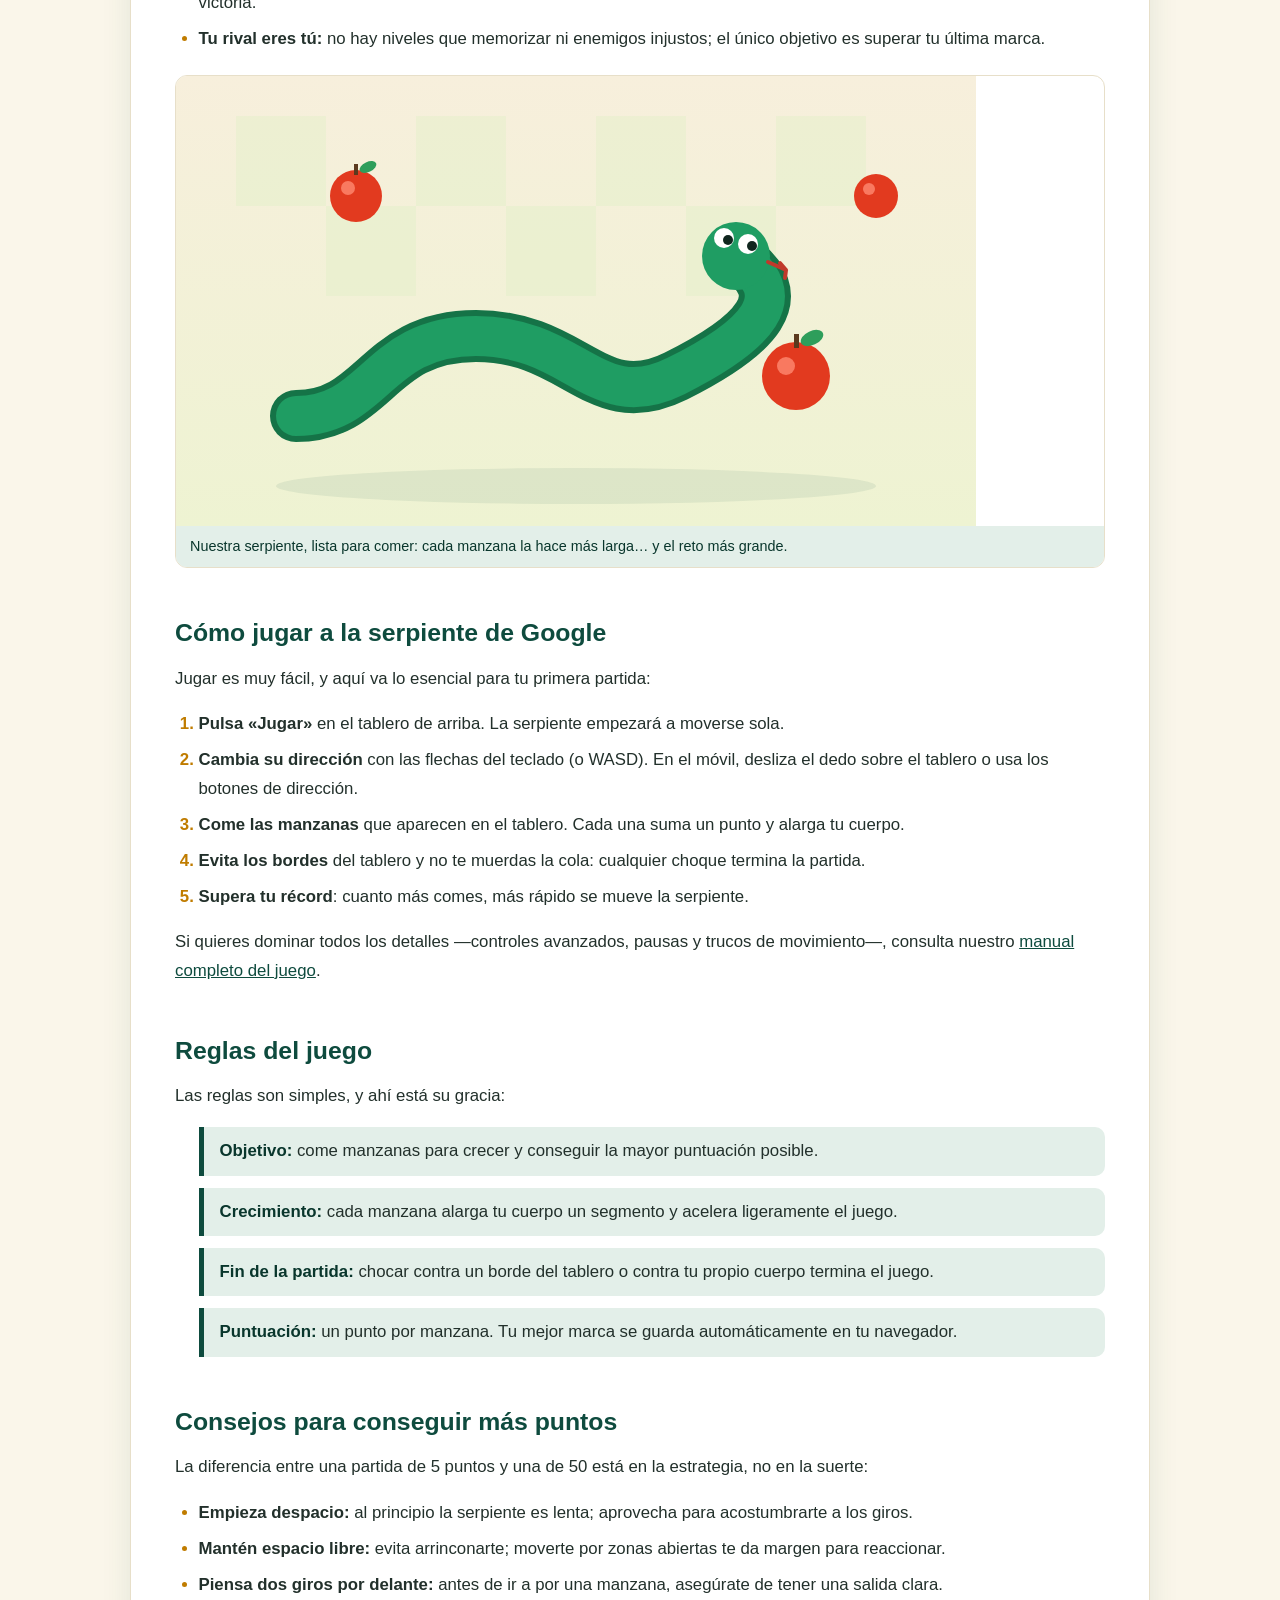
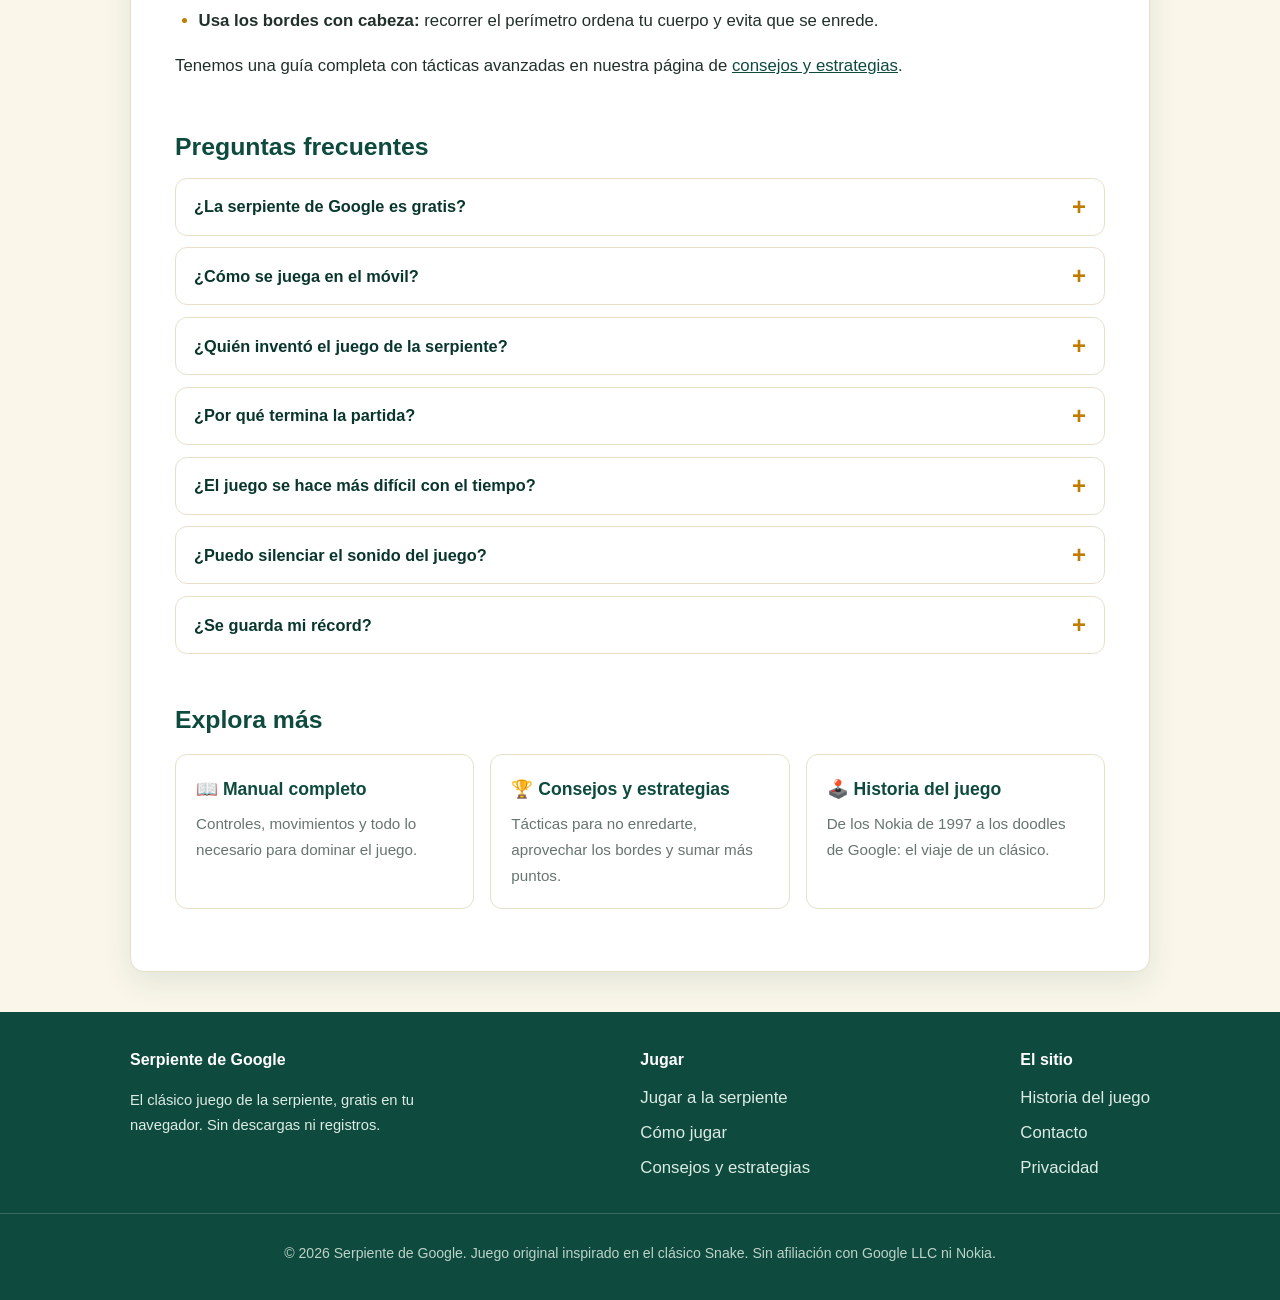
==== commit 4599cd1e: "Add files via upload" ====
--- a/index.html
+++ b/index.html
@@ -6,22 +6,21 @@
   <title>Serpiente de Google | Juega gratis al clásico juego de la serpiente</title>
   <meta name="description" content="Juega gratis a la serpiente de Google en tu navegador: sin descargas ni registro. Guía la serpiente, come manzanas, evita los bordes y bate tu récord en móvil o PC.">
   <meta name="robots" content="index, follow">
-  <meta name="google-site-verification" content="F0d_7lRP10eHQ_Gj4hgsdQp5YDmYtG55Tp5Wyn93kp4" />
-  <link rel="canonical" href="https://serpientedegoogle.es/">
+  <link rel="canonical" href="https://serpientedegoogle.vercel.app/">
   <link rel="icon" type="image/svg+xml" href="/assets/img/favicon.svg">
   <meta property="og:type" content="website">
   <meta property="og:locale" content="es_ES">
   <meta property="og:site_name" content="Serpiente de Google">
   <meta property="og:title" content="Serpiente de Google | Juega gratis al clásico juego de la serpiente">
   <meta property="og:description" content="El clásico juego de la serpiente, gratis en tu navegador. Come manzanas, crece y supera tu récord.">
-  <meta property="og:url" content="https://serpientedegoogle.es/">
-  <meta property="og:image" content="https://serpientedegoogle.es/assets/img/og-cover.png">
+  <meta property="og:url" content="https://serpientedegoogle.vercel.app/">
+  <meta property="og:image" content="https://serpientedegoogle.vercel.app/assets/img/og-cover.png">
   <meta property="og:image:width" content="1200">
   <meta property="og:image:height" content="630">
   <meta name="twitter:card" content="summary_large_image">
   <meta name="twitter:title" content="Serpiente de Google | Juega gratis">
   <meta name="twitter:description" content="Guía la serpiente, come manzanas y bate tu récord. Gratis, sin descargas.">
-  <meta name="twitter:image" content="https://serpientedegoogle.es/assets/img/og-cover.png">
+  <meta name="twitter:image" content="https://serpientedegoogle.vercel.app/assets/img/og-cover.png">
   <link rel="stylesheet" href="/assets/css/style.css">
   <script type="application/ld+json">
   {
@@ -29,33 +28,33 @@
     "@graph": [
       {
         "@type": "WebSite",
-        "@id": "https://serpientedegoogle.es/#website",
-        "url": "https://serpientedegoogle.es/",
+        "@id": "https://serpientedegoogle.vercel.app/#website",
+        "url": "https://serpientedegoogle.vercel.app/",
         "name": "Serpiente de Google",
         "inLanguage": "es"
       },
       {
         "@type": "Organization",
-        "@id": "https://serpientedegoogle.es/#org",
+        "@id": "https://serpientedegoogle.vercel.app/#org",
         "name": "Serpiente de Google",
-        "url": "https://serpientedegoogle.es/",
-        "logo": "https://serpientedegoogle.es/assets/img/logo.svg"
+        "url": "https://serpientedegoogle.vercel.app/",
+        "logo": "https://serpientedegoogle.vercel.app/assets/img/logo.svg"
       },
       {
         "@type": "WebPage",
-        "@id": "https://serpientedegoogle.es/#webpage",
-        "url": "https://serpientedegoogle.es/",
+        "@id": "https://serpientedegoogle.vercel.app/#webpage",
+        "url": "https://serpientedegoogle.vercel.app/",
         "name": "Serpiente de Google | Juega gratis al clásico juego de la serpiente",
         "description": "Juega gratis a la serpiente de Google en tu navegador: sin descargas ni registro.",
         "inLanguage": "es",
-        "isPartOf": { "@id": "https://serpientedegoogle.es/#website" },
-        "about": { "@id": "https://serpientedegoogle.es/#game" }
+        "isPartOf": { "@id": "https://serpientedegoogle.vercel.app/#website" },
+        "about": { "@id": "https://serpientedegoogle.vercel.app/#game" }
       },
       {
         "@type": "VideoGame",
-        "@id": "https://serpientedegoogle.es/#game",
+        "@id": "https://serpientedegoogle.vercel.app/#game",
         "name": "Serpiente de Google",
-        "url": "https://serpientedegoogle.es/",
+        "url": "https://serpientedegoogle.vercel.app/",
         "applicationCategory": "Game",
         "operatingSystem": "Navegador web",
         "inLanguage": "es",
@@ -65,7 +64,7 @@
       },
       {
         "@type": "FAQPage",
-        "@id": "https://serpientedegoogle.es/#faq",
+        "@id": "https://serpientedegoogle.vercel.app/#faq",
         "mainEntity": [
           {
             "@type": "Question",
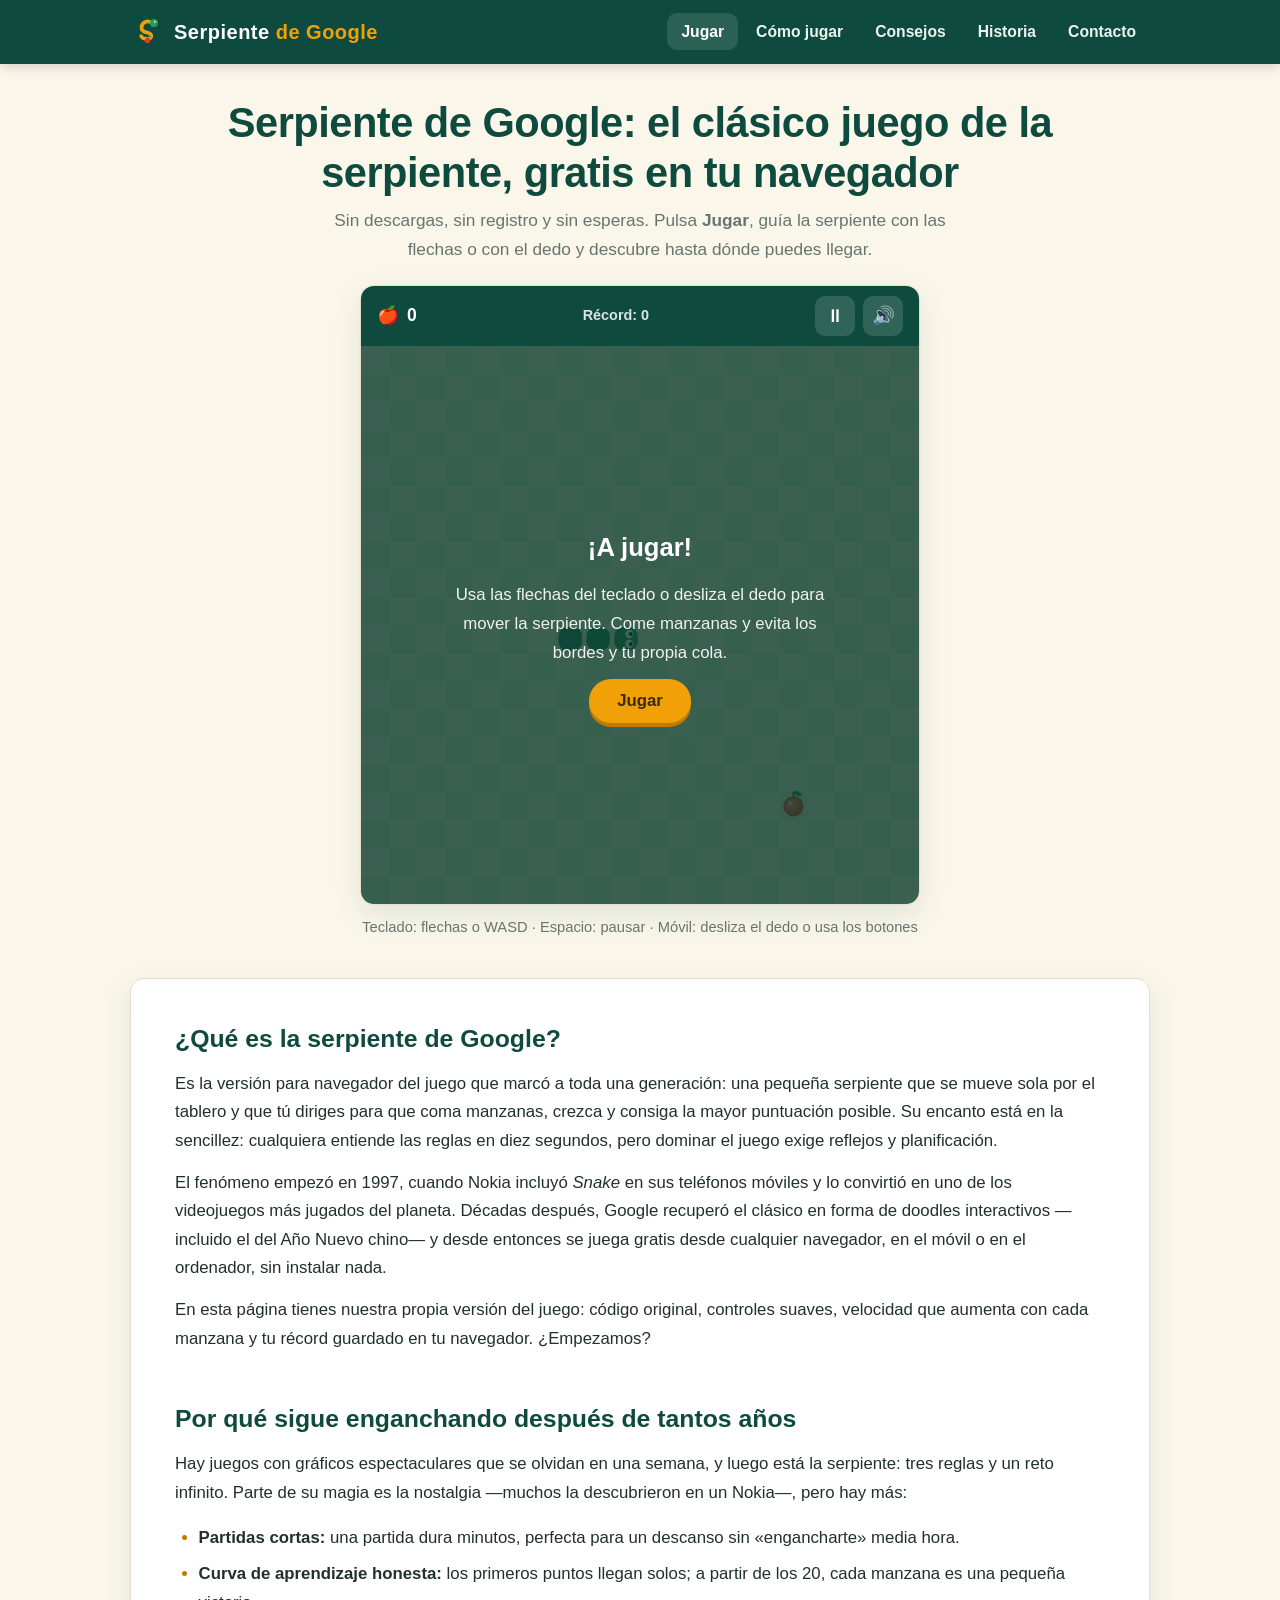
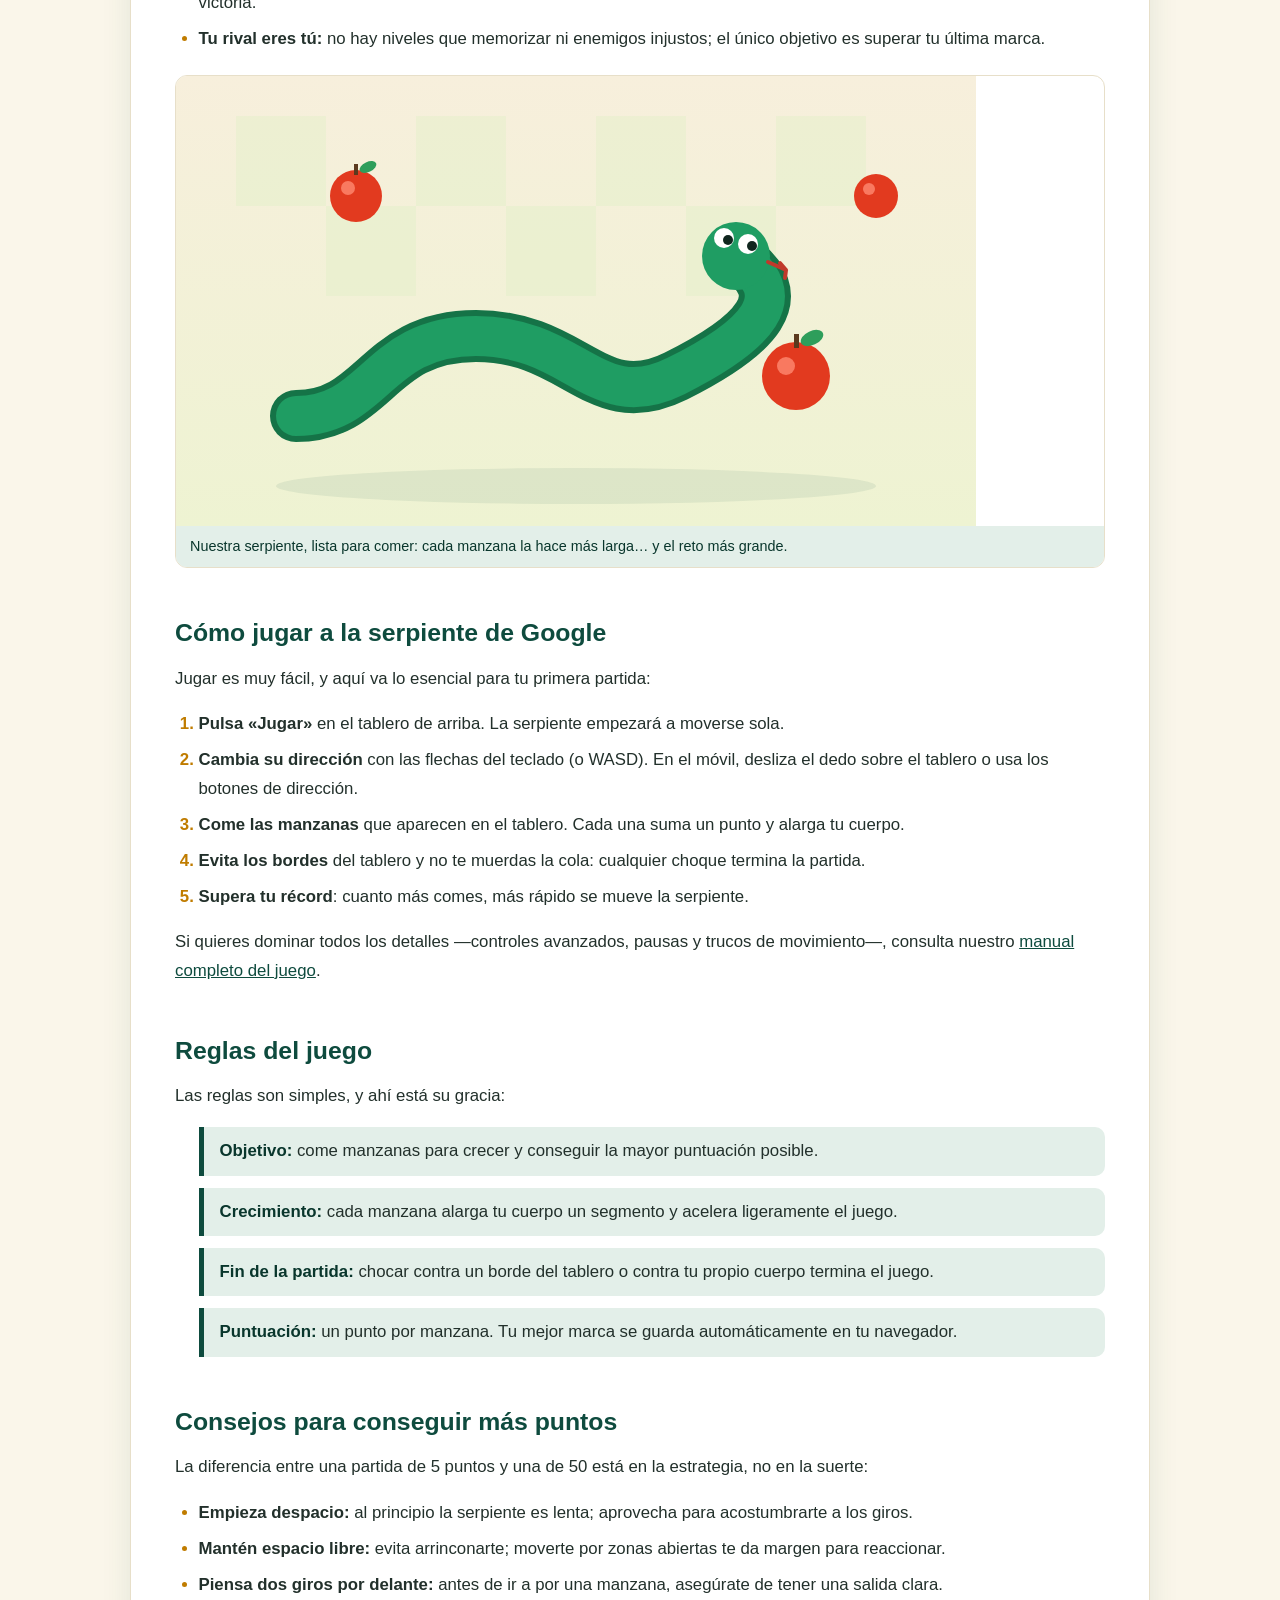
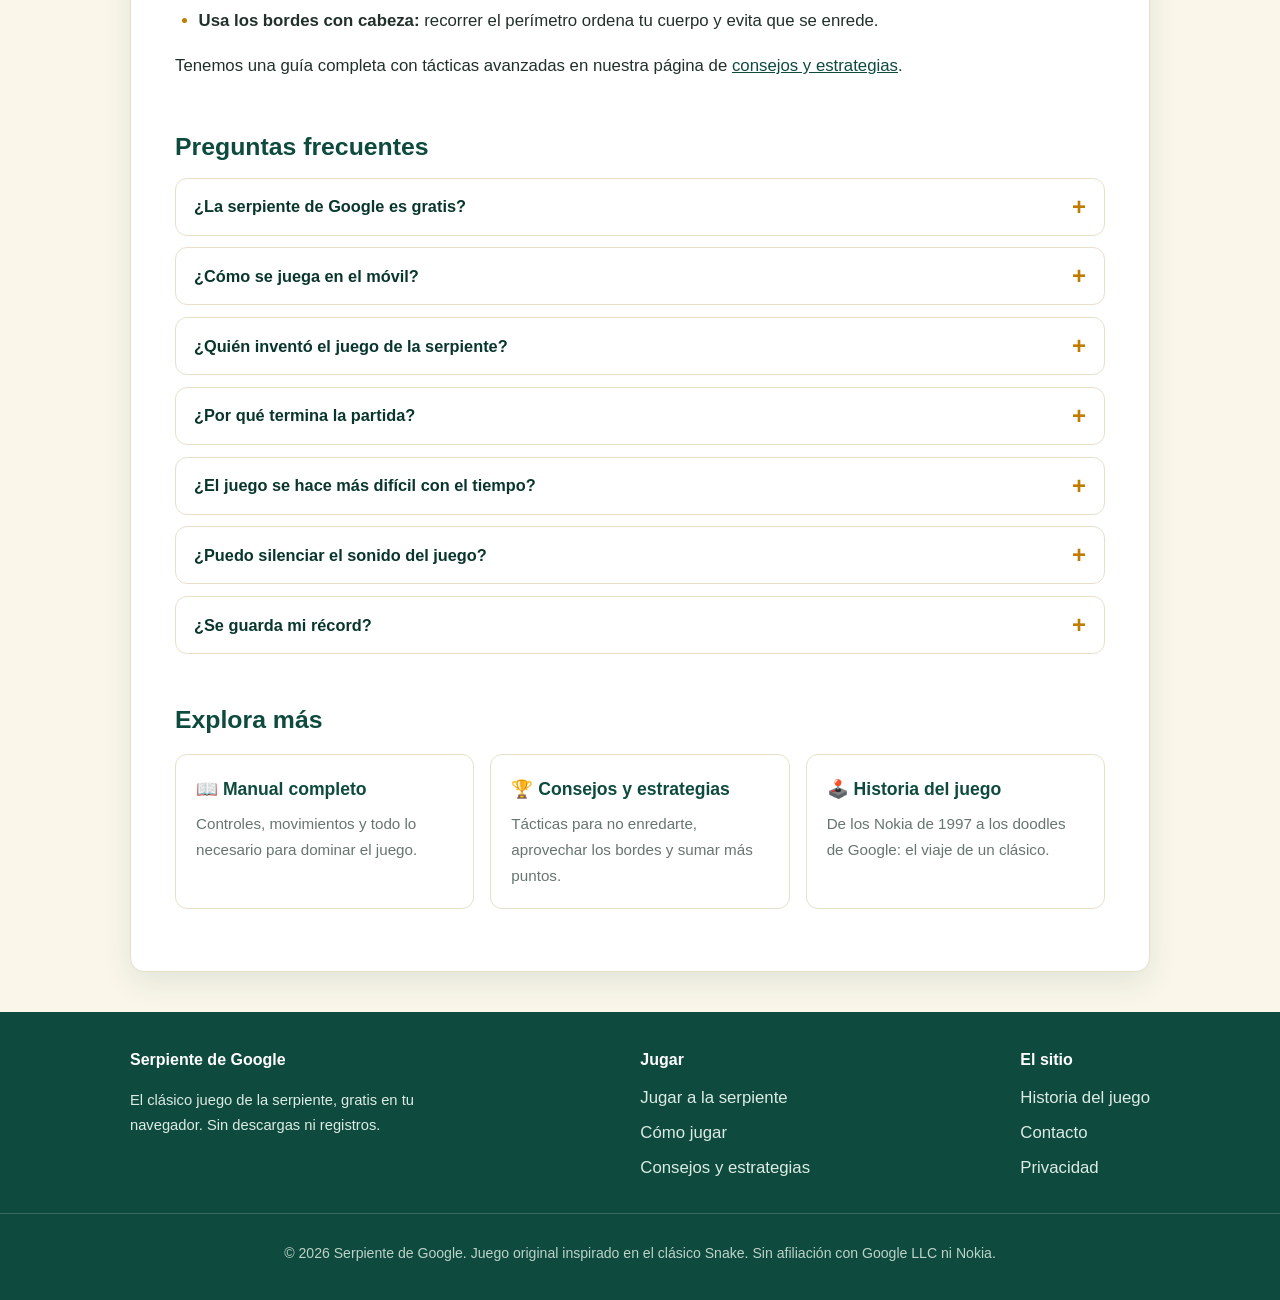
==== commit e8a9617d: "Integrate Google Analytics tracking script Added Google Analytics tracking script to the HTML." ====
--- a/index.html
+++ b/index.html
@@ -22,6 +22,15 @@
   <meta name="twitter:description" content="Guía la serpiente, come manzanas y bate tu récord. Gratis, sin descargas.">
   <meta name="twitter:image" content="https://serpientedegoogle.vercel.app/assets/img/og-cover.png">
   <link rel="stylesheet" href="/assets/css/style.css">
+    <!-- Google tag (gtag.js) -->
+  <script async src="https://www.googletagmanager.com/gtag/js?id=G-3PC8721N0X"></script>
+  <script>
+    window.dataLayer = window.dataLayer || [];
+    function gtag(){dataLayer.push(arguments);}
+    gtag('js', new Date());
+  
+    gtag('config', 'G-3PC8721N0X');
+  </script>
   <script type="application/ld+json">
   {
     "@context": "https://schema.org",
